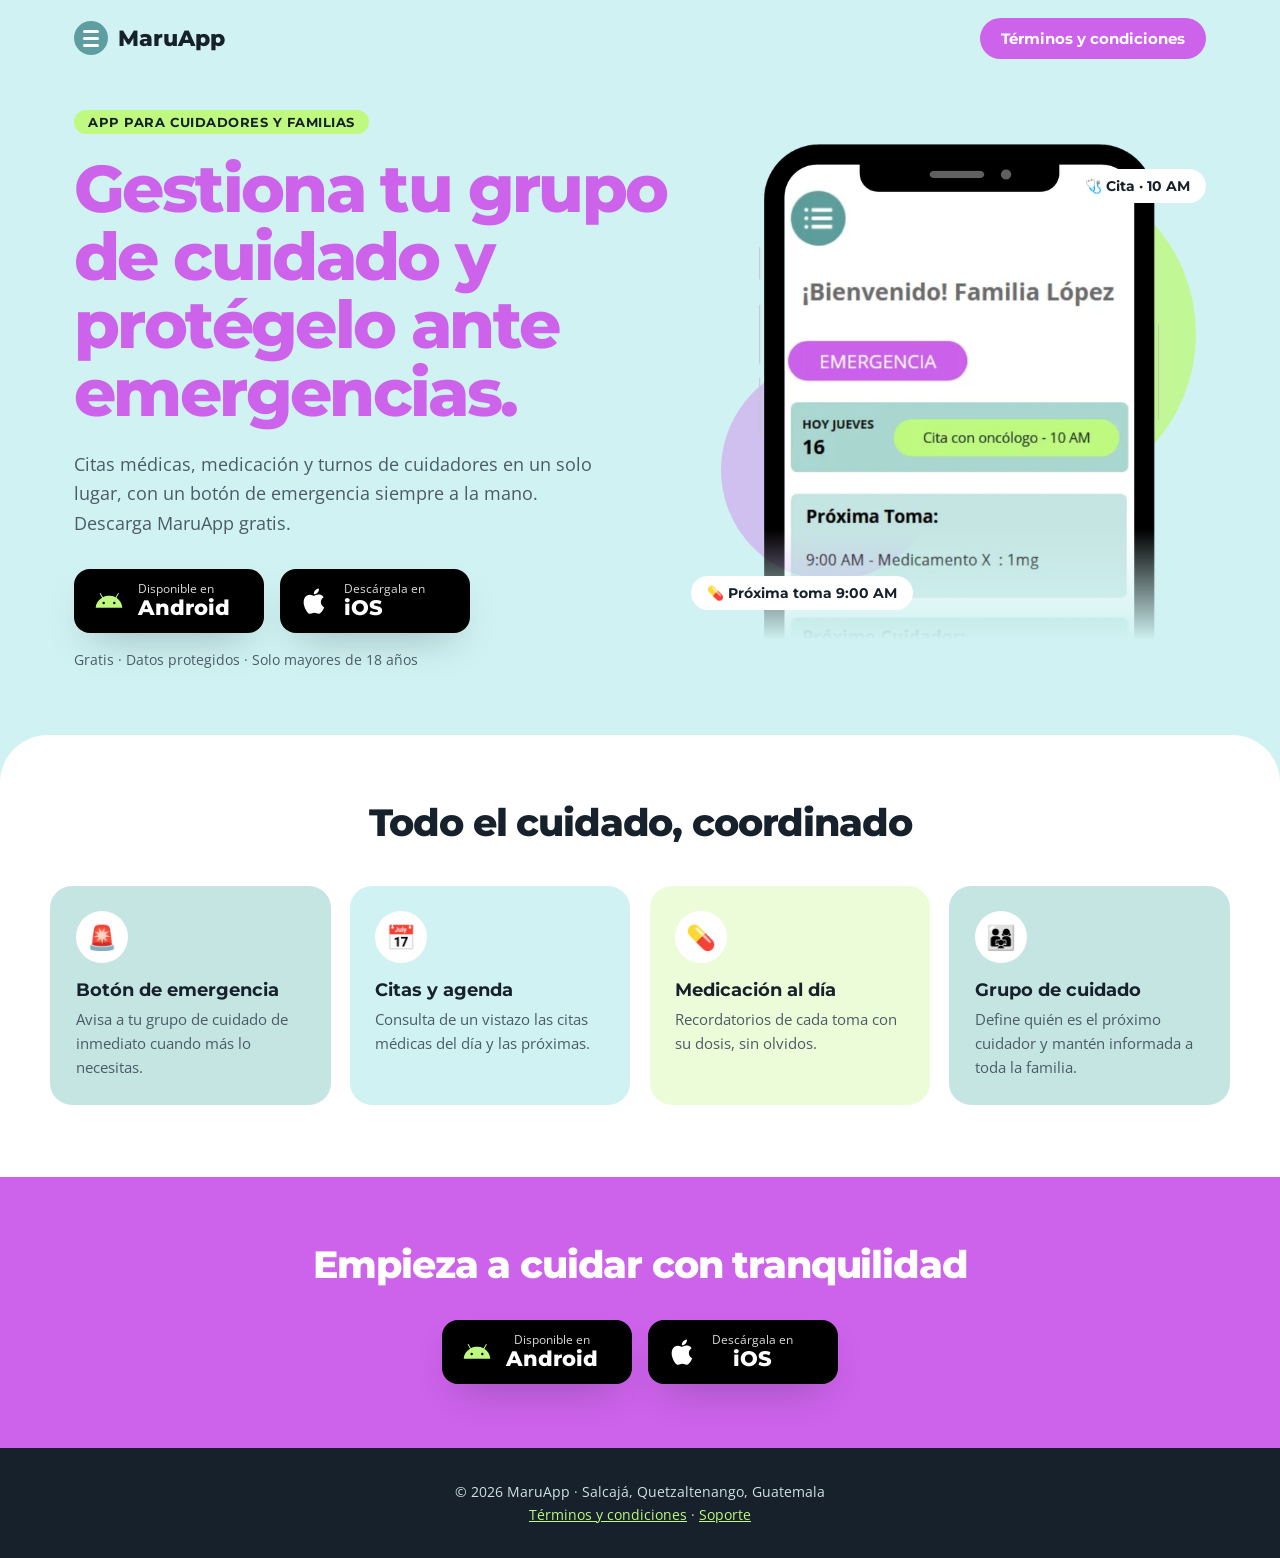
==== index.html @ 11f3ad00 "Add website files" ====
<!DOCTYPE html>
<html lang="es">
<head>
  <meta charset="UTF-8">
  <meta name="viewport" content="width=device-width, initial-scale=1">
  <title>MaruApp · Gestiona tu grupo de cuidado y protégelo ante emergencias</title>
  <meta name="description" content="Descarga MaruApp para Android o iOS: coordina citas, medicación y cuidadores de tus pacientes y familiares, y actúa rápido ante emergencias.">
  <meta name="theme-color" content="#d0f2f2">
  <meta property="og:title" content="MaruApp · Descarga la app">
  <meta property="og:description" content="Gestiona tu grupo de cuidado y protégelo ante emergencias.">
  <meta property="og:image" content="img/HeaderMaruApp.png">
  <link rel="icon" href="img/maru-phone.png">
  <link rel="preconnect" href="https://fonts.googleapis.com">
  <link rel="preconnect" href="https://fonts.gstatic.com" crossorigin>
  <link href="https://fonts.googleapis.com/css2?family=Montserrat:wght@500;700;800&family=Open+Sans:wght@400;600;700&display=swap" rel="stylesheet">
  <link rel="stylesheet" href="css/styles.css">
</head>
<body>

  <header class="topbar">
    <a class="brand" href="#inicio" aria-label="MaruApp, inicio">
      <span class="brand__dot" aria-hidden="true"></span>MaruApp
    </a>
    <button class="btn-terms" type="button" data-open-terms aria-haspopup="dialog" aria-controls="terms-panel">
      Términos y condiciones
    </button>
  </header>

  <main id="inicio">
    <!-- HERO -->
    <section class="hero">
      <div class="hero__text">
        <p class="eyebrow">App para cuidadores y familias</p>
        <h1>Gestiona tu grupo de cuidado y protégelo ante <span>emergencias.</span></h1>
        <p class="lead">Citas médicas, medicación y turnos de cuidadores en un solo lugar, con un botón de emergencia siempre a la mano. Descarga MaruApp gratis.</p>

        <div class="downloads" id="descargas">
          <a class="store store--android" href="#" data-store="android" aria-label="Descargar MaruApp para Android">
            <svg viewBox="0 0 24 24" aria-hidden="true"><path fill="currentColor" d="M17.6 9.5l1.7-3a.35.35 0 00-.6-.35l-1.75 3A10.6 10.6 0 0012 8.1c-1.65 0-3.2.37-4.55 1.05l-1.75-3a.35.35 0 10-.6.35l1.7 3C3.9 11.2 2.2 13.9 2 17h20c-.2-3.1-1.9-5.8-4.4-7.5zM8 14.4a.9.9 0 110-1.8.9.9 0 010 1.8zm8 0a.9.9 0 110-1.8.9.9 0 010 1.8z"/></svg>
            <span><small>Disponible en</small><strong>Android</strong></span>
          </a>
          <a class="store store--ios" href="#" data-store="ios" aria-label="Descargar MaruApp para iOS">
            <svg viewBox="0 0 24 24" aria-hidden="true"><path fill="currentColor" d="M16.4 12.7c0-2.4 2-3.5 2.1-3.6-1.1-1.7-2.9-1.9-3.5-1.9-1.5-.15-2.9.9-3.7.9s-1.9-.85-3.1-.82a4.6 4.6 0 00-3.9 2.35c-1.7 2.9-.45 7.2 1.2 9.6.8 1.15 1.75 2.45 3 2.4 1.2-.05 1.65-.77 3.1-.77s1.85.77 3.1.75c1.3-.02 2.1-1.15 2.9-2.3a10 10 0 001.3-2.65c-.03-.02-2.5-.95-2.5-3.9zM14 5.6c.65-.8 1.1-1.9.97-3-.95.04-2.1.64-2.8 1.43-.6.7-1.15 1.85-1 2.9 1.05.08 2.15-.55 2.83-1.33z"/></svg>
            <span><small>Descárgala en</small><strong>iOS</strong></span>
          </a>
        </div>
        <p class="hint">Gratis · Datos protegidos · Solo mayores de 18 años</p>
      </div>

      <div class="hero__visual" aria-hidden="false">
        <div class="blob blob--a"></div>
        <div class="blob blob--b"></div>
        <img class="phone" src="img/maru-phone.png" width="575" height="720" alt="Pantalla de MaruApp con la bienvenida a la Familia López, botón de emergencia, cita con oncólogo y próxima toma de medicamento">
        <span class="chip chip--a">💊 Próxima toma 9:00 AM</span>
        <span class="chip chip--b">🩺 Cita · 10 AM</span>
      </div>
    </section>

    <!-- FEATURES -->
    <section class="features" aria-labelledby="feat-title">
      <h2 id="feat-title">Todo el cuidado, coordinado</h2>
      <ul class="cards">
        <li class="card">
          <span class="card__icon" aria-hidden="true">🚨</span>
          <h3>Botón de emergencia</h3>
          <p>Avisa a tu grupo de cuidado de inmediato cuando más lo necesitas.</p>
        </li>
        <li class="card">
          <span class="card__icon" aria-hidden="true">📅</span>
          <h3>Citas y agenda</h3>
          <p>Consulta de un vistazo las citas médicas del día y las próximas.</p>
        </li>
        <li class="card">
          <span class="card__icon" aria-hidden="true">💊</span>
          <h3>Medicación al día</h3>
          <p>Recordatorios de cada toma con su dosis, sin olvidos.</p>
        </li>
        <li class="card">
          <span class="card__icon" aria-hidden="true">👨‍👩‍👧</span>
          <h3>Grupo de cuidado</h3>
          <p>Define quién es el próximo cuidador y mantén informada a toda la familia.</p>
        </li>
      </ul>
    </section>

    <!-- CTA FINAL -->
    <section class="cta">
      <h2>Empieza a cuidar con tranquilidad</h2>
      <div class="downloads downloads--center">
        <a class="store store--android" href="#" data-store="android" aria-label="Descargar MaruApp para Android">
          <svg viewBox="0 0 24 24" aria-hidden="true"><path fill="currentColor" d="M17.6 9.5l1.7-3a.35.35 0 00-.6-.35l-1.75 3A10.6 10.6 0 0012 8.1c-1.65 0-3.2.37-4.55 1.05l-1.75-3a.35.35 0 10-.6.35l1.7 3C3.9 11.2 2.2 13.9 2 17h20c-.2-3.1-1.9-5.8-4.4-7.5zM8 14.4a.9.9 0 110-1.8.9.9 0 010 1.8zm8 0a.9.9 0 110-1.8.9.9 0 010 1.8z"/></svg>
          <span><small>Disponible en</small><strong>Android</strong></span>
        </a>
        <a class="store store--ios" href="#" data-store="ios" aria-label="Descargar MaruApp para iOS">
          <svg viewBox="0 0 24 24" aria-hidden="true"><path fill="currentColor" d="M16.4 12.7c0-2.4 2-3.5 2.1-3.6-1.1-1.7-2.9-1.9-3.5-1.9-1.5-.15-2.9.9-3.7.9s-1.9-.85-3.1-.82a4.6 4.6 0 00-3.9 2.35c-1.7 2.9-.45 7.2 1.2 9.6.8 1.15 1.75 2.45 3 2.4 1.2-.05 1.65-.77 3.1-.77s1.85.77 3.1.75c1.3-.02 2.1-1.15 2.9-2.3a10 10 0 001.3-2.65c-.03-.02-2.5-.95-2.5-3.9zM14 5.6c.65-.8 1.1-1.9.97-3-.95.04-2.1.64-2.8 1.43-.6.7-1.15 1.85-1 2.9 1.05.08 2.15-.55 2.83-1.33z"/></svg>
          <span><small>Descárgala en</small><strong>iOS</strong></span>
        </a>
      </div>
    </section>
  </main>

  <footer class="footer">
    <p>© <span id="year">2026</span> MaruApp · Salcajá, Quetzaltenango, Guatemala</p>
    <p>
      <button class="link-btn" type="button" data-open-terms>Términos y condiciones</button> ·
      <a href="mailto:kramirezg20@miumg.edu.gt">Soporte</a>
    </p>
  </footer>

  <!-- PANEL TÉRMINOS Y CONDICIONES -->
  <div class="overlay" id="terms-overlay" hidden></div>
  <aside class="panel" id="terms-panel" role="dialog" aria-modal="true" aria-labelledby="terms-title" aria-hidden="true" tabindex="-1">
    <div class="panel__head">
      <h2 id="terms-title">Términos y condiciones</h2>
      <button class="panel__close" type="button" data-close-terms aria-label="Cerrar términos y condiciones">&times;</button>
    </div>
    <div class="panel__body" id="terms-body">
<h1 id="tc-privacidad">Política de Privacidad - Maru App</h1>
<p><em>Última actualización: 15 de octubre de 2026</em></p>
<p>Este Aviso de Privacidad de <strong>MaruApp</strong> ("nosotros", "nos" o "nuestro") describe cómo y por qué podemos acceder, recopilar, almacenar, usar y/o compartir ("procesar") tu información personal cuando usas nuestros servicios ("Servicios"), incluyendo cuando:</p>
<ul>
<li>Descargas y usas nuestra aplicación móvil (MaruApp), o cualquier otra aplicación nuestra que enlace a este Aviso de Privacidad.</li>
<li>Usas MaruApp. Maru es una herramienta integral diseñada para facilitar la comunicación y el monitoreo en el cuidado de pacientes y familiares. Optimiza la coordinación diaria y mejora la tranquilidad de los cuidadores mediante un entorno seguro y accesible.</li>
<li>Interactúas con nosotros de otras formas relacionadas, incluyendo cualquier actividad de marketing o eventos.</li>
</ul>
<p><strong>¿Preguntas o inquietudes?</strong> Leer este Aviso de Privacidad te ayudará a comprender tus derechos y opciones de privacidad. Nosotros somos responsables de tomar decisiones sobre cómo se procesa tu información personal. Si no estás de acuerdo con nuestras políticas y prácticas, por favor no uses nuestros Servicios. Si aún tienes preguntas o inquietudes, contáctanos en 📧 <strong>kell230023@gmail.com</strong>.</p>
<hr>
<h2 id="tc-resumen-de-puntos-clave">Resumen de puntos clave</h2>
<p>Este resumen presenta los puntos clave de nuestro Aviso de Privacidad. Puedes encontrar más detalles sobre cada tema en las secciones correspondientes de la <a href="#tc-tabla-de-contenido">tabla de contenido</a>.</p>
<ul>
<li><strong>¿Qué información personal procesamos?</strong> Cuando visitas, usas o navegas por nuestros Servicios, podemos procesar información personal según la forma en que interactúes con nosotros y con los Servicios, las decisiones que tomes y los productos y funciones que utilices. Más información en <a href="#tc-informacion-personal-que-usted-nos-proporciona">Información personal que nos proporcionas</a>.</li>
<li><strong>¿Procesamos información personal sensible?</strong> Parte de la información puede considerarse "especial" o "sensible" en ciertas jurisdicciones, por ejemplo, el origen racial o étnico, la orientación sexual y las creencias religiosas. Podemos procesar información personal sensible cuando sea necesario, con tu consentimiento o según lo permita la ley aplicable. Más información en <a href="#tc-informacion-sensible">Información sensible</a>.</li>
<li><strong>¿Recopilamos información de terceros?</strong> No recopilamos ninguna información de terceros.</li>
<li><strong>¿Cómo procesamos tu información?</strong> Procesamos tu información para proporcionar, mejorar y administrar nuestros Servicios, comunicarnos contigo, por seguridad y prevención de fraude, y para cumplir con la ley. También podemos procesar tu información para otros fines con tu consentimiento. Solo procesamos tu información cuando tenemos una razón legal válida para hacerlo. Más información en la <a href="#tc-2">sección 2</a>.</li>
<li><strong>¿En qué situaciones y con qué partes compartimos información personal?</strong> Podemos compartir información en situaciones específicas y con terceros específicos. Más información en la <a href="#tc-3">sección 3</a>.</li>
<li><strong>¿Cómo mantenemos tu información segura?</strong> Contamos con procesos y procedimientos organizativos y técnicos adecuados para proteger tu información personal. Sin embargo, ninguna transmisión electrónica por internet ni tecnología de almacenamiento de información puede garantizarse como 100 % segura, por lo que no podemos prometer ni garantizar que piratas informáticos, ciberdelincuentes u otros terceros no autorizados no puedan vulnerar nuestra seguridad y recopilar, acceder, robar o modificar indebidamente tu información. Más información en la <a href="#tc-6">sección 6</a>.</li>
<li><strong>¿Cuáles son tus derechos?</strong> Dependiendo de dónde te encuentres geográficamente, la ley de privacidad aplicable puede otorgarte ciertos derechos con respecto a tu información personal. Más información en la <a href="#tc-8">sección 8</a>.</li>
<li><strong>¿Cómo ejerces tus derechos?</strong> La forma más sencilla de ejercer tus derechos es enviando una <a href="https://app.termly.io/dsar/9835bcf9-3fb8-4489-b47e-0dc7371b3d20" target="_blank" rel="noopener noreferrer">solicitud de acceso del titular de los datos</a> o contactándonos. Consideraremos y atenderemos cualquier solicitud de acuerdo con las leyes de protección de datos aplicables.</li>
</ul>
<p>¿Quieres saber más sobre lo que hacemos con la información que recopilamos? Revisa el Aviso de Privacidad completo a continuación.</p>
<hr>
<h2 id="tc-tabla-de-contenido">Tabla de contenido</h2>
<ol>
<li><a href="#tc-1">¿Qué información recopilamos?</a></li>
<li><a href="#tc-2">¿Cómo procesamos su información?</a></li>
<li><a href="#tc-3">¿Cuándo y con quién compartimos su información personal?</a></li>
<li><a href="#tc-4">¿Cómo manejamos sus inicios de sesión sociales?</a></li>
<li><a href="#tc-5">¿Cuánto tiempo conservamos su información?</a></li>
<li><a href="#tc-6">¿Cómo mantenemos su información segura?</a></li>
<li><a href="#tc-7">¿Recopilamos información de menores?</a></li>
<li><a href="#tc-8">¿Cuáles son sus derechos de privacidad?</a></li>
<li><a href="#tc-9">Controles para las funciones de "No rastrear"</a></li>
<li><a href="#tc-10">¿Realizamos actualizaciones a este aviso?</a></li>
<li><a href="#tc-11">¿Cómo puede contactarnos acerca de este aviso?</a></li>
<li><a href="#tc-12">¿Cómo puede revisar, actualizar o eliminar los datos que recopilamos de usted?</a></li>
</ol>
<hr>
<h2 id="tc-1">1. ¿Qué información recopilamos?</h2>
<h3 id="tc-informacion-personal-que-usted-nos-proporciona">Información personal que usted nos proporciona</h3>
<p><em>En resumen: Recopilamos la información personal que usted nos proporciona.</em></p>
<p>Recopilamos información personal que usted nos proporciona voluntariamente cuando se registra en los Servicios, expresa interés en obtener información sobre nosotros o nuestros productos y Servicios, participa en actividades en los Servicios o se pone en contacto con nosotros de cualquier otra manera.</p>
<p><strong>Información personal proporcionada por usted.</strong> La información personal que recopilamos depende del contexto de sus interacciones con nosotros y con los Servicios, de las decisiones que tome y de los productos y funciones que utilice. La información personal que recopilamos puede incluir lo siguiente:</p>
<ul>
<li>Direcciones de correo electrónico</li>
<li>Nombres</li>
<li>Nombres de usuario</li>
<li>Contraseñas</li>
</ul>
<h3 id="tc-informacion-sensible">Información sensible</h3>
<p>Cuando sea necesario, con su consentimiento o según lo permita la ley aplicable, procesamos las siguientes categorías de información sensible:</p>
<ul>
<li>Datos de salud</li>
</ul>
<p><strong>Datos de inicio de sesión de redes sociales.</strong> Podemos ofrecerle la opción de registrarse con nosotros utilizando los datos de su cuenta existente de redes sociales, como Facebook, X u otra cuenta de redes sociales. Si decide registrarse de esta manera, recopilaremos cierta información de perfil sobre usted del proveedor de redes sociales, como se describe en la sección <a href="#tc-4">¿Cómo manejamos sus inicios de sesión sociales?</a> más abajo.</p>
<p><strong>Datos de la aplicación.</strong> Si usa nuestra(s) aplicación(es), también podemos recopilar la siguiente información si usted decide darnos acceso o permiso:</p>
<ul>
<li><em>Acceso al dispositivo móvil.</em> Podemos solicitar acceso o permiso a ciertas funciones de su dispositivo móvil, incluyendo la cámara, el almacenamiento y otras funciones. Si desea cambiar nuestro acceso o permisos, puede hacerlo en la configuración de su dispositivo.</li>
<li><em>Notificaciones push.</em> Podemos solicitar enviarle notificaciones push sobre su cuenta o ciertas funciones de la(s) aplicación(es). Si desea dejar de recibir este tipo de comunicaciones, puede desactivarlas en la configuración de su dispositivo.</li>
</ul>
<p>Esta información es necesaria principalmente para mantener la seguridad y el funcionamiento de nuestra(s) aplicación(es), para la resolución de problemas y para nuestros fines internos de análisis e informes.</p>
<p>Toda la información personal que nos proporcione debe ser verdadera, completa y precisa, y usted debe notificarnos cualquier cambio en dicha información personal.</p>
<h3 id="tc-google-api">Google API</h3>
<p>Nuestro uso de la información recibida de las API de Google se ajustará a la <a href="https://developers.google.com/terms/api-services-user-data-policy" target="_blank" rel="noopener noreferrer">Política de Datos de Usuario de los Servicios de API de Google</a>, incluyendo los <a href="https://developers.google.com/terms/api-services-user-data-policy#limited-use" target="_blank" rel="noopener noreferrer">requisitos de Uso Limitado</a>.</p>
<hr>
<h2 id="tc-2">2. ¿Cómo procesamos su información?</h2>
<p><em>En resumen: Procesamos su información para proporcionar, mejorar y administrar nuestros Servicios, comunicarnos con usted, por seguridad y prevención de fraude, y para cumplir con la ley. También podemos procesar su información para otros fines con su consentimiento.</em></p>
<p><strong>Procesamos su información personal por diversas razones, dependiendo de cómo interactúe con nuestros Servicios, incluyendo:</strong></p>
<ul>
<li><strong>Para facilitar la creación de cuentas y la autenticación, y administrar de otro modo las cuentas de usuario.</strong> Podemos procesar su información para que pueda crear su cuenta e iniciar sesión, así como para mantener su cuenta en funcionamiento.</li>
<li><strong>Para habilitar las comunicaciones entre usuarios.</strong> Podemos procesar su información si decide usar cualquiera de nuestras ofertas que permitan la comunicación con otro usuario.</li>
</ul>
<hr>
<h2 id="tc-3">3. ¿Cuándo y con quién compartimos su información personal?</h2>
<p><em>En resumen: Podemos compartir información en situaciones específicas descritas en esta sección y/o con los siguientes terceros.</em></p>
<p>Podemos necesitar compartir su información personal en las siguientes situaciones:</p>
<ul>
<li><strong>Transferencias comerciales.</strong> Podemos compartir o transferir su información en relación con, o durante las negociaciones de, cualquier fusión, venta de activos de la empresa, financiamiento o adquisición de la totalidad o una parte de nuestro negocio por parte de otra empresa.</li>
</ul>
<hr>
<h2 id="tc-4">4. ¿Cómo manejamos sus inicios de sesión sociales?</h2>
<p><em>En resumen: Si decide registrarse o iniciar sesión en nuestros Servicios usando una cuenta de redes sociales, es posible que tengamos acceso a cierta información sobre usted.</em></p>
<p>Nuestros Servicios le ofrecen la posibilidad de registrarse e iniciar sesión usando los datos de su cuenta de redes sociales de terceros (como sus inicios de sesión de Facebook o X). Cuando decida hacerlo, recibiremos cierta información de perfil sobre usted de su proveedor de redes sociales. La información de perfil que recibimos puede variar según el proveedor de redes sociales, pero a menudo incluirá su nombre, dirección de correo electrónico, lista de amigos y foto de perfil, así como otra información que usted decida hacer pública en dicha plataforma de redes sociales.</p>
<p>Usaremos la información que recibamos únicamente para los fines descritos en este Aviso de Privacidad o que se le hayan aclarado de otro modo en los Servicios correspondientes. Tenga en cuenta que no controlamos, ni somos responsables de, otros usos de su información personal por parte de su proveedor de redes sociales de terceros. Le recomendamos que revise el aviso de privacidad de dicho proveedor para entender cómo recopila, usa y comparte su información personal, y cómo puede configurar sus preferencias de privacidad en sus sitios y aplicaciones.</p>
<hr>
<h2 id="tc-5">5. ¿Cuánto tiempo conservamos su información?</h2>
<p><em>En resumen: Conservamos su información durante el tiempo necesario para cumplir los fines descritos en este Aviso de Privacidad, a menos que la ley exija lo contrario.</em></p>
<p>Solo conservaremos su información personal durante el tiempo que sea necesario para los fines establecidos en este Aviso de Privacidad, a menos que la ley exija o permita un período de retención más largo (como requisitos fiscales, contables u otros requisitos legales). Ningún fin de este aviso requerirá que conservemos su información personal durante más tiempo que el período en que los usuarios tienen una cuenta con nosotros.</p>
<p>Cuando no tengamos una necesidad comercial legítima continua de procesar su información personal, la eliminaremos o anonimizaremos o, si esto no es posible (por ejemplo, porque su información personal se ha almacenado en archivos de respaldo), la almacenaremos de forma segura y la aislaremos de cualquier procesamiento posterior hasta que sea posible eliminarla.</p>
<hr>
<h2 id="tc-6">6. ¿Cómo mantenemos su información segura?</h2>
<p><em>En resumen: Nuestro objetivo es proteger su información personal mediante un sistema de medidas de seguridad organizativas y técnicas.</em></p>
<p>Hemos implementado medidas de seguridad técnicas y organizativas apropiadas y razonables, diseñadas para proteger la seguridad de la información personal que procesamos. Sin embargo, a pesar de nuestras salvaguardas y esfuerzos por proteger su información, ninguna transmisión electrónica por internet ni tecnología de almacenamiento de información puede garantizarse como 100 % segura, por lo que no podemos prometer ni garantizar que piratas informáticos, ciberdelincuentes u otros terceros no autorizados no puedan vulnerar nuestra seguridad y recopilar, acceder, robar o modificar indebidamente su información. Aunque haremos todo lo posible por proteger su información personal, la transmisión de información personal hacia y desde nuestros Servicios es bajo su propio riesgo. Debe acceder a los Servicios únicamente en un entorno seguro.</p>
<hr>
<h2 id="tc-7">7. ¿Recopilamos información de menores?</h2>
<p><em>En resumen: No recopilamos a sabiendas datos de menores de 18 años ni les dirigimos publicidad.</em></p>
<p>No recopilamos a sabiendas datos de menores de 18 años, ni les solicitamos datos ni les dirigimos publicidad, ni vendemos a sabiendas dicha información personal. Al usar los Servicios, usted declara que tiene al menos 18 años o que es el padre, madre o tutor de un menor y consiente el uso de los Servicios por parte de dicho menor dependiente. Si nos enteramos de que se ha recopilado información personal de usuarios menores de 18 años, desactivaremos la cuenta y tomaremos medidas razonables para eliminar con prontitud dichos datos de nuestros registros. Si tiene conocimiento de algún dato que podamos haber recopilado de niños menores de 18 años, contáctenos en 📧 <strong>kell230023@gmail.com</strong>.</p>
<hr>
<h2 id="tc-8">8. ¿Cuáles son sus derechos de privacidad?</h2>
<p><em>En resumen: Usted puede revisar, cambiar o cancelar su cuenta en cualquier momento, dependiendo de su país, provincia o estado de residencia.</em></p>
<p><strong>Retirar su consentimiento:</strong> Si nos basamos en su consentimiento para procesar su información personal, que puede ser expreso y/o implícito según la ley aplicable, usted tiene derecho a retirar su consentimiento en cualquier momento. Puede hacerlo contactándonos con los datos de contacto proporcionados en la sección <a href="#tc-11">¿Cómo puede contactarnos acerca de este aviso?</a> más abajo.</p>
<p>Sin embargo, tenga en cuenta que esto no afectará la legalidad del procesamiento realizado antes de su retiro ni, cuando la ley aplicable lo permita, afectará el procesamiento de su información personal realizado con base en fundamentos legales de procesamiento distintos del consentimiento.</p>
<h3 id="tc-informacion-de-la-cuenta">Información de la cuenta</h3>
<p>Si en algún momento desea revisar o cambiar la información de su cuenta o cancelar su cuenta, puede:</p>
<ul>
<li>Contactarnos usando la información de contacto proporcionada.</li>
</ul>
<p>Previa solicitud de cancelación de su cuenta, desactivaremos o eliminaremos su cuenta y su información de nuestras bases de datos activas. Sin embargo, podemos conservar cierta información en nuestros archivos para prevenir fraudes, solucionar problemas, colaborar en cualquier investigación, hacer cumplir nuestros términos legales y/o cumplir con los requisitos legales aplicables.</p>
<p>Si tiene preguntas o comentarios sobre sus derechos de privacidad, puede enviarnos un correo electrónico a 📧 <strong>kell230023@gmail.com</strong>.</p>
<hr>
<h2 id="tc-9">9. Controles para las funciones de "No rastrear"</h2>
<p>La mayoría de los navegadores web y algunos sistemas operativos móviles y aplicaciones móviles incluyen una función o configuración de "No rastrear" ("DNT") que puede activar para indicar su preferencia de privacidad de que no se supervisen ni recopilen datos sobre sus actividades de navegación en línea. En esta etapa, no se ha finalizado ningún estándar tecnológico uniforme para reconocer e implementar las señales DNT. Por lo tanto, actualmente no respondemos a las señales DNT del navegador ni a ningún otro mecanismo que comunique automáticamente su decisión de no ser rastreado en línea. Si se adopta un estándar para el rastreo en línea que debamos seguir en el futuro, le informaremos sobre esa práctica en una versión revisada de este Aviso de Privacidad.</p>
<hr>
<h2 id="tc-10">10. ¿Realizamos actualizaciones a este aviso?</h2>
<p><em>En resumen: Sí, actualizaremos este aviso según sea necesario para mantener el cumplimiento de las leyes pertinentes.</em></p>
<p>Podemos actualizar este Aviso de Privacidad de vez en cuando. La versión actualizada se indicará con una fecha de "Revisado" actualizada en la parte superior de este Aviso de Privacidad. Si realizamos cambios sustanciales en este Aviso de Privacidad, podemos notificárselo publicando de forma destacada un aviso de dichos cambios o enviándole directamente una notificación. Le recomendamos que revise este Aviso de Privacidad con frecuencia para estar informado sobre cómo protegemos su información.</p>
<hr>
<h2 id="tc-11">11. ¿Cómo puede contactarnos acerca de este aviso?</h2>
<p>Si tiene preguntas o comentarios sobre este aviso, puede enviarnos un correo electrónico o contactarnos por correo postal:</p>
<p>📧 <strong>Correo electrónico:</strong> kell230023@gmail.com</p>
<p>📍 <strong>Dirección postal:</strong></p>
<p>MaruApp<br />
01av 4A-25 zona 3 Salcajá Quetzaltenango<br />
Salcajá 09002<br />
Guatemala</p>
<hr>
<h2 id="tc-12">12. ¿Cómo puede revisar, actualizar o eliminar los datos que recopilamos de usted?</h2>
<p>Usted tiene derecho a solicitar acceso a la información personal que recopilamos de usted, detalles sobre cómo la hemos procesado, corregir inexactitudes o eliminar su información personal. También puede tener derecho a retirar su consentimiento para nuestro procesamiento de su información personal. Estos derechos pueden estar limitados en algunas circunstancias por la ley aplicable.</p>
<p>Para solicitar revisar, actualizar o eliminar su información personal, por favor complete y envíe una <a href="https://app.termly.io/dsar/9835bcf9-3fb8-4489-b47e-0dc7371b3d20" target="_blank" rel="noopener noreferrer">solicitud de acceso del titular de los datos</a>.</p>
<hr>
<p><em>Esta Política de Privacidad fue creada utilizando el <a href="https://termly.io/products/privacy-policy-generator/" target="_blank" rel="noopener noreferrer">Generador de Políticas de Privacidad de Termly</a>.</em></p>
<h1 id="tc-soporte">Soporte Técnico - Maru App</h1>
<p>¿Necesitas ayuda con la aplicación Maru? Estamos aquí para ayudarte.</p>
<h2 id="tc-contacto">Contacto</h2>
<p>Si tienes dudas, problemas técnicos, o necesitas reportar algún fallo con la aplicación, puedes ponerte en contacto directamente con el desarrollador a través del siguiente correo electrónico:</p>
<p>📧 <strong>Correo de soporte:</strong> kramirezg20@miumg.edu.gt</p>
<h2 id="tc-politica-de-privacidad-y-preguntas-frecuentes">Política de Privacidad y Preguntas Frecuentes</h2>
<ul>
<li>La aplicación requiere autenticación para garantizar la seguridad de tus datos.</li>
</ul>
    </div>
  </aside>

  <div class="toast" id="toast" role="status" aria-live="polite"></div>

  <script src="js/main.js"></script>
</body>
</html>
---- css/styles.css ----
/* ===== MaruApp · paleta tomada de HeaderMaruApp ===== */
:root{
  --bg:#d0f2f2;        /* fondo celeste */
  --bg-soft:#c5e5e3;   /* tarjetas */
  --bg-deep:#aad6d0;   /* tarjetas intensas */
  --purple:#cd62eb;    /* titular / botón emergencia */
  --purple-dark:#a63fc4;
  --lime:#bff97f;      /* acento */
  --teal:#5f9ea0;      /* círculo del menú */
  --ink:#16212b;
  --muted:#4b5b66;
  --white:#fff;
  --radius:22px;
  --shadow:0 18px 40px -18px rgba(22,33,43,.35);
  --font-title:"Montserrat","Segoe UI",system-ui,sans-serif;
  --font-body:"Open Sans","Segoe UI",system-ui,sans-serif;
}
*{box-sizing:border-box;margin:0;padding:0}
html{scroll-behavior:smooth}
body{font-family:var(--font-body);color:var(--ink);background:var(--bg);line-height:1.6;overflow-x:hidden}
img{max-width:100%;display:block}
a{color:inherit}
:focus-visible{outline:3px solid var(--purple);outline-offset:3px;border-radius:8px}
body.no-scroll{overflow:hidden}

/* ===== Barra superior ===== */
.topbar{display:flex;justify-content:space-between;align-items:center;gap:1rem;
  max-width:1180px;margin:0 auto;padding:1.1rem 1.5rem}
.brand{display:flex;align-items:center;gap:.6rem;font:800 1.35rem var(--font-title);text-decoration:none;color:var(--ink)}
.brand__dot{width:34px;height:34px;border-radius:50%;background:var(--teal);position:relative}
.brand__dot::before,.brand__dot::after{content:"";position:absolute;left:9px;right:9px;height:3px;border-radius:2px;background:#fff}
.brand__dot::before{top:9px;box-shadow:0 7px 0 #fff,0 14px 0 #fff}
.brand__dot::after{top:23px;display:none}

.btn-terms{font:700 .95rem var(--font-title);background:var(--purple);color:#fff;border:0;
  padding:.7rem 1.3rem;border-radius:999px;cursor:pointer;transition:.2s}
.btn-terms:hover{background:var(--purple-dark);transform:translateY(-2px)}

/* ===== Hero ===== */
.hero{max-width:1180px;margin:0 auto;padding:2rem 1.5rem 4rem;
  display:grid;grid-template-columns:1.1fr .9fr;gap:2rem;align-items:center}
.eyebrow{display:inline-block;background:var(--lime);padding:.3rem .9rem;border-radius:999px;
  font:700 .8rem var(--font-title);letter-spacing:.04em;text-transform:uppercase;margin-bottom:1.2rem}
h1{font:800 clamp(2.3rem,5.4vw,4.1rem)/1.04 var(--font-title);letter-spacing:-.04em;color:var(--purple)}
.lead{margin:1.4rem 0 2rem;font-size:1.15rem;color:var(--muted);max-width:34rem}

.downloads{display:flex;flex-wrap:wrap;gap:1rem}
.downloads--center{justify-content:center}
.store{display:inline-flex;align-items:center;gap:.8rem;background:#000;color:#fff;text-decoration:none;
  padding:.8rem 1.5rem .8rem 1.2rem;border-radius:16px;min-width:190px;
  box-shadow:var(--shadow);transition:transform .2s,box-shadow .2s,background .2s}
.store svg{width:32px;height:32px;flex:none}
.store--android svg{color:var(--lime)}
.store span{display:flex;flex-direction:column;line-height:1.15}
.store small{font-size:.72rem;opacity:.85}
.store strong{font:800 1.3rem var(--font-title)}
.store:hover{transform:translateY(-4px) scale(1.02);background:#1b1b1b}
.hint{margin-top:1rem;font-size:.85rem;color:var(--muted)}

.hero__visual{position:relative;display:flex;justify-content:center}
.phone{position:relative;z-index:2;width:min(100%,400px);height:auto;
  -webkit-mask-image:linear-gradient(#000 78%,transparent);mask-image:linear-gradient(#000 78%,transparent);
  animation:float 6s ease-in-out infinite}
.blob{position:absolute;border-radius:50%;z-index:1}
.blob--a{width:330px;height:330px;background:var(--lime);top:6%;right:2%;opacity:.8}
.blob--b{width:220px;height:220px;background:var(--purple);bottom:12%;left:2%;opacity:.35}
.chip{position:absolute;z-index:3;background:#fff;font:700 .85rem var(--font-title);
  padding:.55rem 1rem;border-radius:999px;box-shadow:var(--shadow);animation:float 5s ease-in-out infinite}
.chip--a{bottom:6%;left:-4%;animation-delay:-1.5s}
.chip--b{top:6%;right:0;animation-delay:-3s}
@keyframes float{50%{transform:translateY(-10px)}}

/* ===== Características ===== */
.features{background:#fff;border-radius:48px 48px 0 0;padding:4rem 1.5rem 4.5rem}
.features h2,.cta h2{font:800 clamp(1.7rem,3.5vw,2.4rem) var(--font-title);letter-spacing:-.03em;text-align:center;color:var(--ink)}
.cards{list-style:none;max-width:1180px;margin:2.5rem auto 0;display:grid;gap:1.2rem;
  grid-template-columns:repeat(auto-fit,minmax(230px,1fr))}
.card{background:var(--bg-soft);border-radius:var(--radius);padding:1.6rem;transition:.25s}
.card:nth-child(2){background:var(--bg)}
.card:nth-child(3){background:#ecfcd9}
.card:hover{transform:translateY(-6px);box-shadow:var(--shadow)}
.card__icon{display:grid;place-items:center;width:52px;height:52px;border-radius:50%;
  background:#fff;font-size:1.5rem;margin-bottom:1rem}
.card h3{font:700 1.1rem var(--font-title);margin-bottom:.4rem}
.card p{color:var(--muted);font-size:.95rem}

/* ===== CTA ===== */
.cta{background:var(--purple);padding:4rem 1.5rem;text-align:center}
.cta h2{color:#fff;margin-bottom:2rem}

/* ===== Footer ===== */
.footer{background:var(--ink);color:#cfe3e3;text-align:center;padding:2rem 1rem;font-size:.9rem}
.footer a,.link-btn{color:var(--lime)}
.link-btn{background:none;border:0;font:inherit;cursor:pointer;text-decoration:underline}

/* ===== Panel Términos y condiciones ===== */
.overlay{position:fixed;inset:0;background:rgba(22,33,43,.55);backdrop-filter:blur(3px);z-index:90;
  opacity:0;transition:opacity .3s}
.overlay.show{opacity:1}
.panel{position:fixed;top:0;right:0;height:100%;width:min(640px,100%);background:#fff;z-index:100;
  display:flex;flex-direction:column;transform:translateX(100%);visibility:hidden;
  transition:transform .35s cubic-bezier(.2,.8,.2,1),visibility 0s .35s;
  border-radius:28px 0 0 28px;box-shadow:-20px 0 50px rgba(0,0,0,.25)}
.panel.open{transform:none;visibility:visible;transition:transform .35s cubic-bezier(.2,.8,.2,1)}
.panel__head{display:flex;justify-content:space-between;align-items:center;gap:1rem;
  padding:1.2rem 1.5rem;background:var(--bg);border-radius:28px 0 0 0;border-bottom:4px solid var(--lime)}
.panel__head h2{font:800 1.3rem var(--font-title);color:var(--purple)}
.panel__close{width:42px;height:42px;border-radius:50%;border:0;background:var(--purple);color:#fff;
  font-size:1.7rem;line-height:1;cursor:pointer;transition:.2s}
.panel__close:hover{background:var(--purple-dark);transform:rotate(90deg)}
.panel__body{overflow-y:auto;padding:1.5rem 1.6rem 3rem;scroll-behavior:smooth;overscroll-behavior:contain}

/* Tipografía del contenido legal */
.panel__body h1{font:800 1.6rem var(--font-title);color:var(--purple);margin:.5rem 0 .8rem;line-height:1.2}
.panel__body h1 ~ h1{margin-top:2.5rem;padding-top:1.5rem;border-top:2px dashed var(--bg-deep)}
.panel__body h2{font:800 1.2rem var(--font-title);margin:2rem 0 .7rem;color:var(--ink);
  background:var(--bg);padding:.5rem .9rem;border-radius:12px;border-left:6px solid var(--purple)}
.panel__body h3{font:700 1.02rem var(--font-title);margin:1.3rem 0 .5rem;color:var(--teal)}
.panel__body p,.panel__body li{font-size:.95rem;color:#2c3a44;margin-bottom:.7rem}
.panel__body ul,.panel__body ol{padding-left:1.4rem;margin-bottom:.8rem}
.panel__body a{color:var(--purple-dark);font-weight:600}
.panel__body hr{border:0;height:1px;background:var(--bg-deep);margin:1.6rem 0}
.panel__body em{color:var(--muted)}

/* ===== Aviso ===== */
.toast{position:fixed;left:50%;bottom:1.5rem;transform:translate(-50%,150%);background:var(--ink);color:#fff;
  padding:.85rem 1.4rem;border-radius:999px;font-weight:600;z-index:200;transition:transform .3s;max-width:90vw;text-align:center;opacity:0;visibility:hidden}
.toast.show{transform:translate(-50%,0);opacity:1;visibility:visible}

/* ===== Responsive ===== */
@media (max-width:860px){
  .hero{grid-template-columns:1fr;text-align:center;padding-top:.5rem}
  .lead{margin-inline:auto}
  .downloads{justify-content:center}
  .hero__visual{order:2;margin-top:1rem}
  .features{border-radius:32px 32px 0 0}
  .chip--a{left:2%}.chip--b{right:2%}
  .panel{border-radius:0}.panel__head{border-radius:0}
}
@media (max-width:480px){
  .btn-terms{font-size:.8rem;padding:.6rem .95rem}
  .store{flex:1 1 100%;justify-content:center}
}
@media (prefers-reduced-motion:reduce){*{animation:none!important;transition:none!important;scroll-behavior:auto!important}}
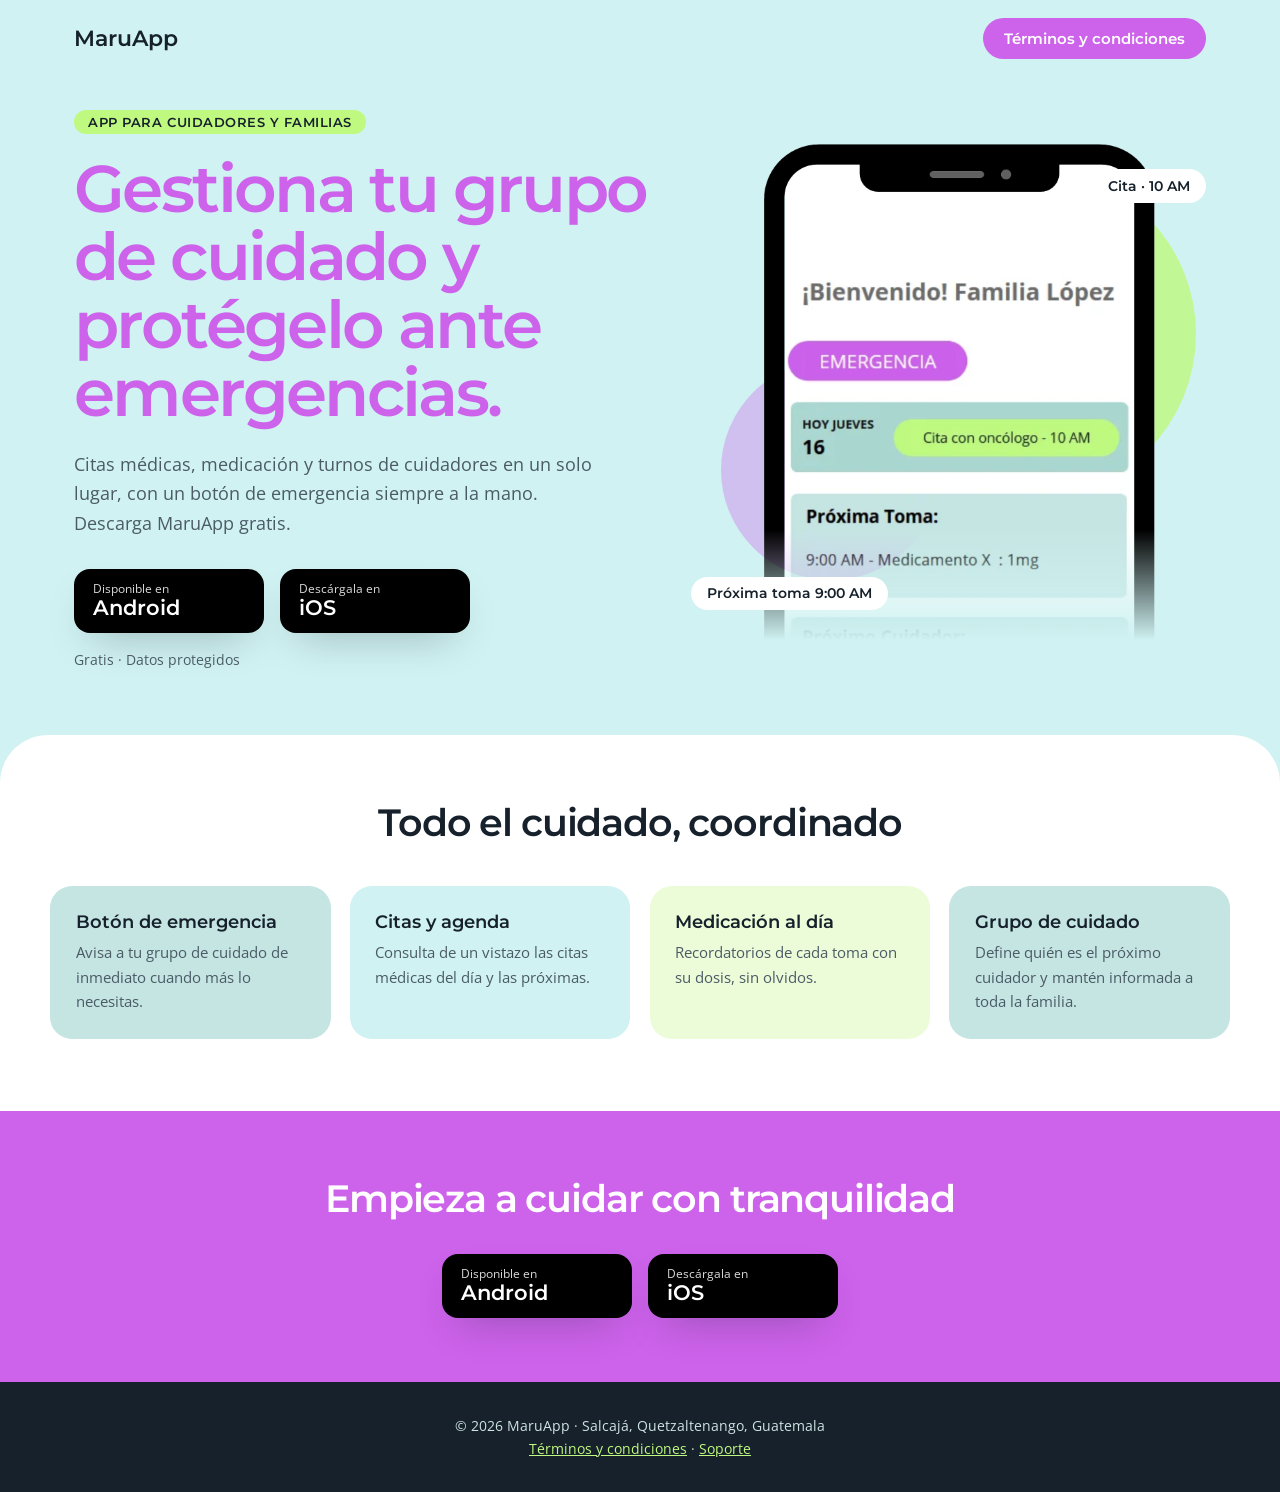
==== commit ed596a91: "Update website files" ====
--- a/index.html
+++ b/index.html
@@ -12,14 +12,13 @@
   <link rel="icon" href="img/maru-phone.png">
   <link rel="preconnect" href="https://fonts.googleapis.com">
   <link rel="preconnect" href="https://fonts.gstatic.com" crossorigin>
-  <link href="https://fonts.googleapis.com/css2?family=Montserrat:wght@500;700;800&family=Open+Sans:wght@400;600;700&display=swap" rel="stylesheet">
+  <link href="https://fonts.googleapis.com/css2?family=Montserrat:wght@400;500;600&family=Open+Sans:wght@400;600&display=swap" rel="stylesheet">
   <link rel="stylesheet" href="css/styles.css">
 </head>
 <body>
 
   <header class="topbar">
-    <a class="brand" href="#inicio" aria-label="MaruApp, inicio">
-      <span class="brand__dot" aria-hidden="true"></span>MaruApp
+    <a class="brand" href="#inicio" aria-label="MaruApp, inicio">MaruApp
     </a>
     <button class="btn-terms" type="button" data-open-terms aria-haspopup="dialog" aria-controls="terms-panel">
       Términos y condiciones
@@ -36,23 +35,21 @@
 
         <div class="downloads" id="descargas">
           <a class="store store--android" href="#" data-store="android" aria-label="Descargar MaruApp para Android">
-            <svg viewBox="0 0 24 24" aria-hidden="true"><path fill="currentColor" d="M17.6 9.5l1.7-3a.35.35 0 00-.6-.35l-1.75 3A10.6 10.6 0 0012 8.1c-1.65 0-3.2.37-4.55 1.05l-1.75-3a.35.35 0 10-.6.35l1.7 3C3.9 11.2 2.2 13.9 2 17h20c-.2-3.1-1.9-5.8-4.4-7.5zM8 14.4a.9.9 0 110-1.8.9.9 0 010 1.8zm8 0a.9.9 0 110-1.8.9.9 0 010 1.8z"/></svg>
             <span><small>Disponible en</small><strong>Android</strong></span>
           </a>
           <a class="store store--ios" href="#" data-store="ios" aria-label="Descargar MaruApp para iOS">
-            <svg viewBox="0 0 24 24" aria-hidden="true"><path fill="currentColor" d="M16.4 12.7c0-2.4 2-3.5 2.1-3.6-1.1-1.7-2.9-1.9-3.5-1.9-1.5-.15-2.9.9-3.7.9s-1.9-.85-3.1-.82a4.6 4.6 0 00-3.9 2.35c-1.7 2.9-.45 7.2 1.2 9.6.8 1.15 1.75 2.45 3 2.4 1.2-.05 1.65-.77 3.1-.77s1.85.77 3.1.75c1.3-.02 2.1-1.15 2.9-2.3a10 10 0 001.3-2.65c-.03-.02-2.5-.95-2.5-3.9zM14 5.6c.65-.8 1.1-1.9.97-3-.95.04-2.1.64-2.8 1.43-.6.7-1.15 1.85-1 2.9 1.05.08 2.15-.55 2.83-1.33z"/></svg>
             <span><small>Descárgala en</small><strong>iOS</strong></span>
           </a>
         </div>
-        <p class="hint">Gratis · Datos protegidos · Solo mayores de 18 años</p>
+        <p class="hint">Gratis · Datos protegidos</p>
       </div>
 
       <div class="hero__visual" aria-hidden="false">
         <div class="blob blob--a"></div>
         <div class="blob blob--b"></div>
         <img class="phone" src="img/maru-phone.png" width="575" height="720" alt="Pantalla de MaruApp con la bienvenida a la Familia López, botón de emergencia, cita con oncólogo y próxima toma de medicamento">
-        <span class="chip chip--a">💊 Próxima toma 9:00 AM</span>
-        <span class="chip chip--b">🩺 Cita · 10 AM</span>
+        <span class="chip chip--a">Próxima toma 9:00 AM</span>
+        <span class="chip chip--b">Cita · 10 AM</span>
       </div>
     </section>
 
@@ -61,22 +58,18 @@
       <h2 id="feat-title">Todo el cuidado, coordinado</h2>
       <ul class="cards">
         <li class="card">
-          <span class="card__icon" aria-hidden="true">🚨</span>
           <h3>Botón de emergencia</h3>
           <p>Avisa a tu grupo de cuidado de inmediato cuando más lo necesitas.</p>
         </li>
         <li class="card">
-          <span class="card__icon" aria-hidden="true">📅</span>
           <h3>Citas y agenda</h3>
           <p>Consulta de un vistazo las citas médicas del día y las próximas.</p>
         </li>
         <li class="card">
-          <span class="card__icon" aria-hidden="true">💊</span>
           <h3>Medicación al día</h3>
           <p>Recordatorios de cada toma con su dosis, sin olvidos.</p>
         </li>
         <li class="card">
-          <span class="card__icon" aria-hidden="true">👨‍👩‍👧</span>
           <h3>Grupo de cuidado</h3>
           <p>Define quién es el próximo cuidador y mantén informada a toda la familia.</p>
         </li>
@@ -88,11 +81,9 @@
       <h2>Empieza a cuidar con tranquilidad</h2>
       <div class="downloads downloads--center">
         <a class="store store--android" href="#" data-store="android" aria-label="Descargar MaruApp para Android">
-          <svg viewBox="0 0 24 24" aria-hidden="true"><path fill="currentColor" d="M17.6 9.5l1.7-3a.35.35 0 00-.6-.35l-1.75 3A10.6 10.6 0 0012 8.1c-1.65 0-3.2.37-4.55 1.05l-1.75-3a.35.35 0 10-.6.35l1.7 3C3.9 11.2 2.2 13.9 2 17h20c-.2-3.1-1.9-5.8-4.4-7.5zM8 14.4a.9.9 0 110-1.8.9.9 0 010 1.8zm8 0a.9.9 0 110-1.8.9.9 0 010 1.8z"/></svg>
           <span><small>Disponible en</small><strong>Android</strong></span>
         </a>
         <a class="store store--ios" href="#" data-store="ios" aria-label="Descargar MaruApp para iOS">
-          <svg viewBox="0 0 24 24" aria-hidden="true"><path fill="currentColor" d="M16.4 12.7c0-2.4 2-3.5 2.1-3.6-1.1-1.7-2.9-1.9-3.5-1.9-1.5-.15-2.9.9-3.7.9s-1.9-.85-3.1-.82a4.6 4.6 0 00-3.9 2.35c-1.7 2.9-.45 7.2 1.2 9.6.8 1.15 1.75 2.45 3 2.4 1.2-.05 1.65-.77 3.1-.77s1.85.77 3.1.75c1.3-.02 2.1-1.15 2.9-2.3a10 10 0 001.3-2.65c-.03-.02-2.5-.95-2.5-3.9zM14 5.6c.65-.8 1.1-1.9.97-3-.95.04-2.1.64-2.8 1.43-.6.7-1.15 1.85-1 2.9 1.05.08 2.15-.55 2.83-1.33z"/></svg>
           <span><small>Descárgala en</small><strong>iOS</strong></span>
         </a>
       </div>
@@ -123,7 +114,7 @@
 <li>Usas MaruApp. Maru es una herramienta integral diseñada para facilitar la comunicación y el monitoreo en el cuidado de pacientes y familiares. Optimiza la coordinación diaria y mejora la tranquilidad de los cuidadores mediante un entorno seguro y accesible.</li>
 <li>Interactúas con nosotros de otras formas relacionadas, incluyendo cualquier actividad de marketing o eventos.</li>
 </ul>
-<p><strong>¿Preguntas o inquietudes?</strong> Leer este Aviso de Privacidad te ayudará a comprender tus derechos y opciones de privacidad. Nosotros somos responsables de tomar decisiones sobre cómo se procesa tu información personal. Si no estás de acuerdo con nuestras políticas y prácticas, por favor no uses nuestros Servicios. Si aún tienes preguntas o inquietudes, contáctanos en 📧 <strong>kell230023@gmail.com</strong>.</p>
+<p><strong>¿Preguntas o inquietudes?</strong> Leer este Aviso de Privacidad te ayudará a comprender tus derechos y opciones de privacidad. Nosotros somos responsables de tomar decisiones sobre cómo se procesa tu información personal. Si no estás de acuerdo con nuestras políticas y prácticas, por favor no uses nuestros Servicios. Si aún tienes preguntas o inquietudes, contáctanos en <strong>kell230023@gmail.com</strong>.</p>
 <hr>
 <h2 id="tc-resumen-de-puntos-clave">Resumen de puntos clave</h2>
 <p>Este resumen presenta los puntos clave de nuestro Aviso de Privacidad. Puedes encontrar más detalles sobre cada tema en las secciones correspondientes de la <a href="#tc-tabla-de-contenido">tabla de contenido</a>.</p>
@@ -213,7 +204,7 @@
 <hr>
 <h2 id="tc-7">7. ¿Recopilamos información de menores?</h2>
 <p><em>En resumen: No recopilamos a sabiendas datos de menores de 18 años ni les dirigimos publicidad.</em></p>
-<p>No recopilamos a sabiendas datos de menores de 18 años, ni les solicitamos datos ni les dirigimos publicidad, ni vendemos a sabiendas dicha información personal. Al usar los Servicios, usted declara que tiene al menos 18 años o que es el padre, madre o tutor de un menor y consiente el uso de los Servicios por parte de dicho menor dependiente. Si nos enteramos de que se ha recopilado información personal de usuarios menores de 18 años, desactivaremos la cuenta y tomaremos medidas razonables para eliminar con prontitud dichos datos de nuestros registros. Si tiene conocimiento de algún dato que podamos haber recopilado de niños menores de 18 años, contáctenos en 📧 <strong>kell230023@gmail.com</strong>.</p>
+<p>No recopilamos a sabiendas datos de menores de 18 años, ni les solicitamos datos ni les dirigimos publicidad, ni vendemos a sabiendas dicha información personal. Al usar los Servicios, usted declara que tiene al menos 18 años o que es el padre, madre o tutor de un menor y consiente el uso de los Servicios por parte de dicho menor dependiente. Si nos enteramos de que se ha recopilado información personal de usuarios menores de 18 años, desactivaremos la cuenta y tomaremos medidas razonables para eliminar con prontitud dichos datos de nuestros registros. Si tiene conocimiento de algún dato que podamos haber recopilado de niños menores de 18 años, contáctenos en <strong>kell230023@gmail.com</strong>.</p>
 <hr>
 <h2 id="tc-8">8. ¿Cuáles son sus derechos de privacidad?</h2>
 <p><em>En resumen: Usted puede revisar, cambiar o cancelar su cuenta en cualquier momento, dependiendo de su país, provincia o estado de residencia.</em></p>
@@ -225,7 +216,7 @@
 <li>Contactarnos usando la información de contacto proporcionada.</li>
 </ul>
 <p>Previa solicitud de cancelación de su cuenta, desactivaremos o eliminaremos su cuenta y su información de nuestras bases de datos activas. Sin embargo, podemos conservar cierta información en nuestros archivos para prevenir fraudes, solucionar problemas, colaborar en cualquier investigación, hacer cumplir nuestros términos legales y/o cumplir con los requisitos legales aplicables.</p>
-<p>Si tiene preguntas o comentarios sobre sus derechos de privacidad, puede enviarnos un correo electrónico a 📧 <strong>kell230023@gmail.com</strong>.</p>
+<p>Si tiene preguntas o comentarios sobre sus derechos de privacidad, puede enviarnos un correo electrónico a <strong>kell230023@gmail.com</strong>.</p>
 <hr>
 <h2 id="tc-9">9. Controles para las funciones de "No rastrear"</h2>
 <p>La mayoría de los navegadores web y algunos sistemas operativos móviles y aplicaciones móviles incluyen una función o configuración de "No rastrear" ("DNT") que puede activar para indicar su preferencia de privacidad de que no se supervisen ni recopilen datos sobre sus actividades de navegación en línea. En esta etapa, no se ha finalizado ningún estándar tecnológico uniforme para reconocer e implementar las señales DNT. Por lo tanto, actualmente no respondemos a las señales DNT del navegador ni a ningún otro mecanismo que comunique automáticamente su decisión de no ser rastreado en línea. Si se adopta un estándar para el rastreo en línea que debamos seguir en el futuro, le informaremos sobre esa práctica en una versión revisada de este Aviso de Privacidad.</p>
@@ -236,8 +227,8 @@
 <hr>
 <h2 id="tc-11">11. ¿Cómo puede contactarnos acerca de este aviso?</h2>
 <p>Si tiene preguntas o comentarios sobre este aviso, puede enviarnos un correo electrónico o contactarnos por correo postal:</p>
-<p>📧 <strong>Correo electrónico:</strong> kell230023@gmail.com</p>
-<p>📍 <strong>Dirección postal:</strong></p>
+<p><strong>Correo electrónico:</strong> kell230023@gmail.com</p>
+<p><strong>Dirección postal:</strong></p>
 <p>MaruApp<br />
 01av 4A-25 zona 3 Salcajá Quetzaltenango<br />
 Salcajá 09002<br />
@@ -252,7 +243,7 @@
 <p>¿Necesitas ayuda con la aplicación Maru? Estamos aquí para ayudarte.</p>
 <h2 id="tc-contacto">Contacto</h2>
 <p>Si tienes dudas, problemas técnicos, o necesitas reportar algún fallo con la aplicación, puedes ponerte en contacto directamente con el desarrollador a través del siguiente correo electrónico:</p>
-<p>📧 <strong>Correo de soporte:</strong> kramirezg20@miumg.edu.gt</p>
+<p><strong>Correo de soporte:</strong> kramirezg20@miumg.edu.gt</p>
 <h2 id="tc-politica-de-privacidad-y-preguntas-frecuentes">Política de Privacidad y Preguntas Frecuentes</h2>
 <ul>
 <li>La aplicación requiere autenticación para garantizar la seguridad de tus datos.</li>
--- a/css/styles.css
+++ b/css/styles.css
@@ -26,13 +26,9 @@
 /* ===== Barra superior ===== */
 .topbar{display:flex;justify-content:space-between;align-items:center;gap:1rem;
   max-width:1180px;margin:0 auto;padding:1.1rem 1.5rem}
-.brand{display:flex;align-items:center;gap:.6rem;font:800 1.35rem var(--font-title);text-decoration:none;color:var(--ink)}
-.brand__dot{width:34px;height:34px;border-radius:50%;background:var(--teal);position:relative}
-.brand__dot::before,.brand__dot::after{content:"";position:absolute;left:9px;right:9px;height:3px;border-radius:2px;background:#fff}
-.brand__dot::before{top:9px;box-shadow:0 7px 0 #fff,0 14px 0 #fff}
-.brand__dot::after{top:23px;display:none}
+.brand{display:flex;align-items:center;gap:.6rem;font:600 1.35rem var(--font-title);text-decoration:none;color:var(--ink)}
 
-.btn-terms{font:700 .95rem var(--font-title);background:var(--purple);color:#fff;border:0;
+.btn-terms{font:600 .95rem var(--font-title);background:var(--purple);color:#fff;border:0;
   padding:.7rem 1.3rem;border-radius:999px;cursor:pointer;transition:.2s}
 .btn-terms:hover{background:var(--purple-dark);transform:translateY(-2px)}
 
@@ -40,8 +36,8 @@
 .hero{max-width:1180px;margin:0 auto;padding:2rem 1.5rem 4rem;
   display:grid;grid-template-columns:1.1fr .9fr;gap:2rem;align-items:center}
 .eyebrow{display:inline-block;background:var(--lime);padding:.3rem .9rem;border-radius:999px;
-  font:700 .8rem var(--font-title);letter-spacing:.04em;text-transform:uppercase;margin-bottom:1.2rem}
-h1{font:800 clamp(2.3rem,5.4vw,4.1rem)/1.04 var(--font-title);letter-spacing:-.04em;color:var(--purple)}
+  font:600 .8rem var(--font-title);letter-spacing:.04em;text-transform:uppercase;margin-bottom:1.2rem}
+h1{font:600 clamp(2.3rem,5.4vw,4.1rem)/1.04 var(--font-title);letter-spacing:-.04em;color:var(--purple)}
 .lead{margin:1.4rem 0 2rem;font-size:1.15rem;color:var(--muted);max-width:34rem}
 
 .downloads{display:flex;flex-wrap:wrap;gap:1rem}
@@ -49,11 +45,9 @@
 .store{display:inline-flex;align-items:center;gap:.8rem;background:#000;color:#fff;text-decoration:none;
   padding:.8rem 1.5rem .8rem 1.2rem;border-radius:16px;min-width:190px;
   box-shadow:var(--shadow);transition:transform .2s,box-shadow .2s,background .2s}
-.store svg{width:32px;height:32px;flex:none}
-.store--android svg{color:var(--lime)}
-.store span{display:flex;flex-direction:column;line-height:1.15}
+.store span{display:flex;flex-direction:column;line-height:1.15;text-align:left}
 .store small{font-size:.72rem;opacity:.85}
-.store strong{font:800 1.3rem var(--font-title)}
+.store strong{font:600 1.3rem var(--font-title)}
 .store:hover{transform:translateY(-4px) scale(1.02);background:#1b1b1b}
 .hint{margin-top:1rem;font-size:.85rem;color:var(--muted)}
 
@@ -64,7 +58,7 @@
 .blob{position:absolute;border-radius:50%;z-index:1}
 .blob--a{width:330px;height:330px;background:var(--lime);top:6%;right:2%;opacity:.8}
 .blob--b{width:220px;height:220px;background:var(--purple);bottom:12%;left:2%;opacity:.35}
-.chip{position:absolute;z-index:3;background:#fff;font:700 .85rem var(--font-title);
+.chip{position:absolute;z-index:3;background:#fff;font:600 .85rem var(--font-title);
   padding:.55rem 1rem;border-radius:999px;box-shadow:var(--shadow);animation:float 5s ease-in-out infinite}
 .chip--a{bottom:6%;left:-4%;animation-delay:-1.5s}
 .chip--b{top:6%;right:0;animation-delay:-3s}
@@ -72,16 +66,14 @@
 
 /* ===== Características ===== */
 .features{background:#fff;border-radius:48px 48px 0 0;padding:4rem 1.5rem 4.5rem}
-.features h2,.cta h2{font:800 clamp(1.7rem,3.5vw,2.4rem) var(--font-title);letter-spacing:-.03em;text-align:center;color:var(--ink)}
+.features h2,.cta h2{font:600 clamp(1.7rem,3.5vw,2.4rem) var(--font-title);letter-spacing:-.03em;text-align:center;color:var(--ink)}
 .cards{list-style:none;max-width:1180px;margin:2.5rem auto 0;display:grid;gap:1.2rem;
   grid-template-columns:repeat(auto-fit,minmax(230px,1fr))}
 .card{background:var(--bg-soft);border-radius:var(--radius);padding:1.6rem;transition:.25s}
 .card:nth-child(2){background:var(--bg)}
 .card:nth-child(3){background:#ecfcd9}
 .card:hover{transform:translateY(-6px);box-shadow:var(--shadow)}
-.card__icon{display:grid;place-items:center;width:52px;height:52px;border-radius:50%;
-  background:#fff;font-size:1.5rem;margin-bottom:1rem}
-.card h3{font:700 1.1rem var(--font-title);margin-bottom:.4rem}
+.card h3{font:600 1.1rem var(--font-title);margin-bottom:.5rem}
 .card p{color:var(--muted);font-size:.95rem}
 
 /* ===== CTA ===== */
@@ -104,18 +96,18 @@
 .panel.open{transform:none;visibility:visible;transition:transform .35s cubic-bezier(.2,.8,.2,1)}
 .panel__head{display:flex;justify-content:space-between;align-items:center;gap:1rem;
   padding:1.2rem 1.5rem;background:var(--bg);border-radius:28px 0 0 0;border-bottom:4px solid var(--lime)}
-.panel__head h2{font:800 1.3rem var(--font-title);color:var(--purple)}
+.panel__head h2{font:600 1.3rem var(--font-title);color:var(--purple)}
 .panel__close{width:42px;height:42px;border-radius:50%;border:0;background:var(--purple);color:#fff;
   font-size:1.7rem;line-height:1;cursor:pointer;transition:.2s}
 .panel__close:hover{background:var(--purple-dark);transform:rotate(90deg)}
 .panel__body{overflow-y:auto;padding:1.5rem 1.6rem 3rem;scroll-behavior:smooth;overscroll-behavior:contain}
 
 /* Tipografía del contenido legal */
-.panel__body h1{font:800 1.6rem var(--font-title);color:var(--purple);margin:.5rem 0 .8rem;line-height:1.2}
+.panel__body h1{font:600 1.6rem var(--font-title);color:var(--purple);margin:.5rem 0 .8rem;line-height:1.2}
 .panel__body h1 ~ h1{margin-top:2.5rem;padding-top:1.5rem;border-top:2px dashed var(--bg-deep)}
-.panel__body h2{font:800 1.2rem var(--font-title);margin:2rem 0 .7rem;color:var(--ink);
+.panel__body h2{font:600 1.2rem var(--font-title);margin:2rem 0 .7rem;color:var(--ink);
   background:var(--bg);padding:.5rem .9rem;border-radius:12px;border-left:6px solid var(--purple)}
-.panel__body h3{font:700 1.02rem var(--font-title);margin:1.3rem 0 .5rem;color:var(--teal)}
+.panel__body h3{font:600 1.02rem var(--font-title);margin:1.3rem 0 .5rem;color:var(--teal)}
 .panel__body p,.panel__body li{font-size:.95rem;color:#2c3a44;margin-bottom:.7rem}
 .panel__body ul,.panel__body ol{padding-left:1.4rem;margin-bottom:.8rem}
 .panel__body a{color:var(--purple-dark);font-weight:600}
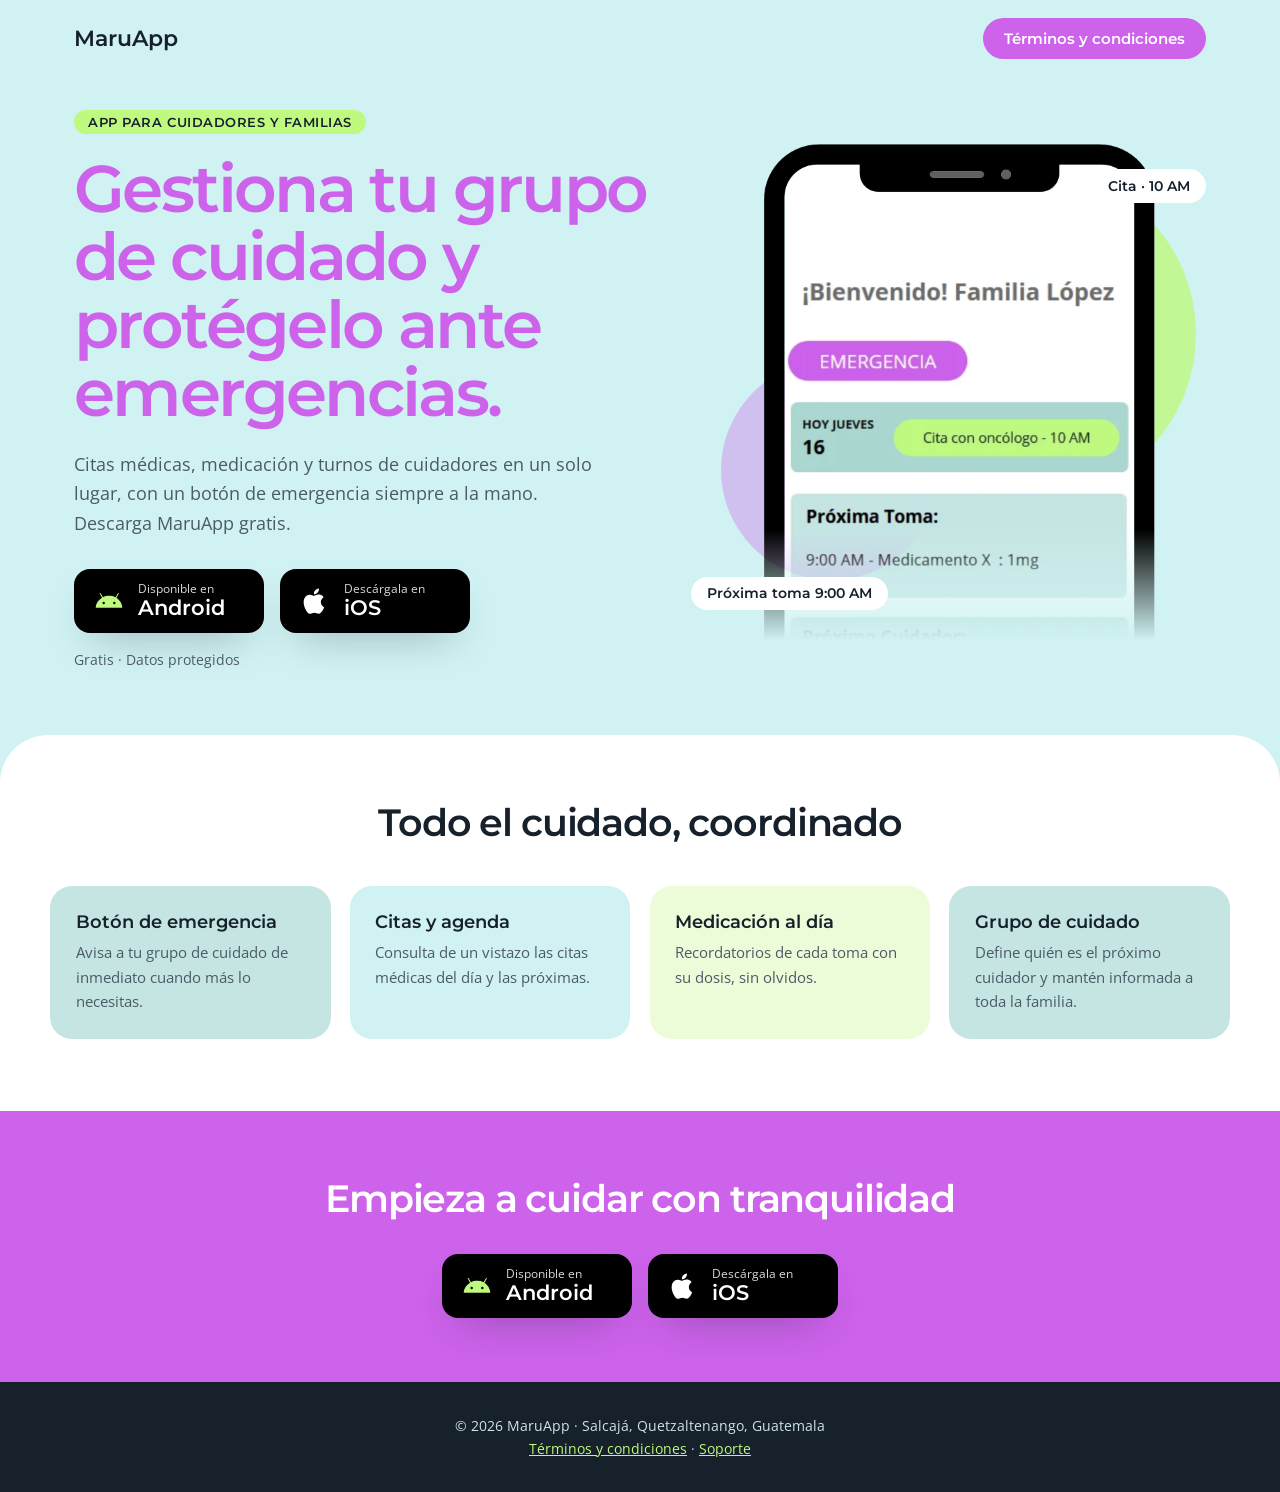
==== commit 25392801: "íconos ios y android" ====
--- a/index.html
+++ b/index.html
@@ -9,11 +9,14 @@
   <meta property="og:title" content="MaruApp · Descarga la app">
   <meta property="og:description" content="Gestiona tu grupo de cuidado y protégelo ante emergencias.">
   <meta property="og:image" content="img/HeaderMaruApp.png">
-  <link rel="icon" href="img/maru-phone.png">
+  <link rel="icon" href="img/favicon.ico" sizes="any">
+  <link rel="icon" type="image/png" sizes="32x32" href="img/favicon-32.png">
+  <link rel="icon" type="image/png" sizes="512x512" href="img/icon.png">
+  <link rel="apple-touch-icon" href="img/apple-touch-icon.png">
   <link rel="preconnect" href="https://fonts.googleapis.com">
   <link rel="preconnect" href="https://fonts.gstatic.com" crossorigin>
   <link href="https://fonts.googleapis.com/css2?family=Montserrat:wght@400;500;600&family=Open+Sans:wght@400;600&display=swap" rel="stylesheet">
-  <link rel="stylesheet" href="css/styles.css">
+  <link rel="stylesheet" href="css/styles.css?v=3">
 </head>
 <body>
 
@@ -35,9 +38,11 @@
 
         <div class="downloads" id="descargas">
           <a class="store store--android" href="#" data-store="android" aria-label="Descargar MaruApp para Android">
+            <svg viewBox="0 0 24 24" aria-hidden="true"><path fill="currentColor" d="M17.6 9.5l1.7-3a.35.35 0 00-.6-.35l-1.75 3A10.6 10.6 0 0012 8.1c-1.65 0-3.2.37-4.55 1.05l-1.75-3a.35.35 0 10-.6.35l1.7 3C3.9 11.2 2.2 13.9 2 17h20c-.2-3.1-1.9-5.8-4.4-7.5zM8 14.4a.9.9 0 110-1.8.9.9 0 010 1.8zm8 0a.9.9 0 110-1.8.9.9 0 010 1.8z"/></svg>
             <span><small>Disponible en</small><strong>Android</strong></span>
           </a>
           <a class="store store--ios" href="#" data-store="ios" aria-label="Descargar MaruApp para iOS">
+            <svg viewBox="0 0 24 24" aria-hidden="true"><path fill="currentColor" d="M16.4 12.7c0-2.4 2-3.5 2.1-3.6-1.1-1.7-2.9-1.9-3.5-1.9-1.5-.15-2.9.9-3.7.9s-1.9-.85-3.1-.82a4.6 4.6 0 00-3.9 2.35c-1.7 2.9-.45 7.2 1.2 9.6.8 1.15 1.75 2.45 3 2.4 1.2-.05 1.65-.77 3.1-.77s1.85.77 3.1.75c1.3-.02 2.1-1.15 2.9-2.3a10 10 0 001.3-2.65c-.03-.02-2.5-.95-2.5-3.9zM14 5.6c.65-.8 1.1-1.9.97-3-.95.04-2.1.64-2.8 1.43-.6.7-1.15 1.85-1 2.9 1.05.08 2.15-.55 2.83-1.33z"/></svg>
             <span><small>Descárgala en</small><strong>iOS</strong></span>
           </a>
         </div>
@@ -81,9 +86,11 @@
       <h2>Empieza a cuidar con tranquilidad</h2>
       <div class="downloads downloads--center">
         <a class="store store--android" href="#" data-store="android" aria-label="Descargar MaruApp para Android">
+          <svg viewBox="0 0 24 24" aria-hidden="true"><path fill="currentColor" d="M17.6 9.5l1.7-3a.35.35 0 00-.6-.35l-1.75 3A10.6 10.6 0 0012 8.1c-1.65 0-3.2.37-4.55 1.05l-1.75-3a.35.35 0 10-.6.35l1.7 3C3.9 11.2 2.2 13.9 2 17h20c-.2-3.1-1.9-5.8-4.4-7.5zM8 14.4a.9.9 0 110-1.8.9.9 0 010 1.8zm8 0a.9.9 0 110-1.8.9.9 0 010 1.8z"/></svg>
           <span><small>Disponible en</small><strong>Android</strong></span>
         </a>
         <a class="store store--ios" href="#" data-store="ios" aria-label="Descargar MaruApp para iOS">
+          <svg viewBox="0 0 24 24" aria-hidden="true"><path fill="currentColor" d="M16.4 12.7c0-2.4 2-3.5 2.1-3.6-1.1-1.7-2.9-1.9-3.5-1.9-1.5-.15-2.9.9-3.7.9s-1.9-.85-3.1-.82a4.6 4.6 0 00-3.9 2.35c-1.7 2.9-.45 7.2 1.2 9.6.8 1.15 1.75 2.45 3 2.4 1.2-.05 1.65-.77 3.1-.77s1.85.77 3.1.75c1.3-.02 2.1-1.15 2.9-2.3a10 10 0 001.3-2.65c-.03-.02-2.5-.95-2.5-3.9zM14 5.6c.65-.8 1.1-1.9.97-3-.95.04-2.1.64-2.8 1.43-.6.7-1.15 1.85-1 2.9 1.05.08 2.15-.55 2.83-1.33z"/></svg>
           <span><small>Descárgala en</small><strong>iOS</strong></span>
         </a>
       </div>
@@ -253,6 +260,6 @@
 
   <div class="toast" id="toast" role="status" aria-live="polite"></div>
 
-  <script src="js/main.js"></script>
+  <script src="js/main.js?v=3"></script>
 </body>
 </html>
--- a/css/styles.css
+++ b/css/styles.css
@@ -45,6 +45,8 @@
 .store{display:inline-flex;align-items:center;gap:.8rem;background:#000;color:#fff;text-decoration:none;
   padding:.8rem 1.5rem .8rem 1.2rem;border-radius:16px;min-width:190px;
   box-shadow:var(--shadow);transition:transform .2s,box-shadow .2s,background .2s}
+.store svg{width:32px;height:32px;flex:none}
+.store--android svg{color:var(--lime)}
 .store span{display:flex;flex-direction:column;line-height:1.15;text-align:left}
 .store small{font-size:.72rem;opacity:.85}
 .store strong{font:600 1.3rem var(--font-title)}
@@ -134,3 +136,37 @@
   .store{flex:1 1 100%;justify-content:center}
 }
 @media (prefers-reduced-motion:reduce){*{animation:none!important;transition:none!important;scroll-behavior:auto!important}}
+
+/* ===== Ajustes responsive adicionales ===== */
+@media (min-width:1400px){
+  .topbar,.hero,.cards{max-width:1280px}
+  .hero{gap:3rem}
+}
+@media (max-width:1024px) and (min-width:861px){
+  h1{font-size:clamp(2.2rem,4.6vw,3rem)}
+  .store{min-width:170px;padding-right:1.1rem}
+}
+@media (max-width:600px){
+  .topbar{padding:.9rem 1rem}
+  .hero{padding:.5rem 1rem 3rem}
+  .features{padding:3rem 1rem}
+  .cta{padding:3rem 1rem}
+  .lead{font-size:1.02rem}
+  .phone{width:min(82%,320px)}
+  .blob--a{width:230px;height:230px;right:0}
+  .blob--b{width:150px;height:150px;left:0}
+  .chip{font-size:.75rem;padding:.45rem .8rem}
+  .chip--a{display:none}
+  .chip--b{top:4%;right:0}
+  .panel__head{padding:1rem}
+  .panel__body{padding:1.2rem 1rem 3rem}
+  .toast{width:calc(100% - 2rem)}
+}
+@media (max-width:360px){
+  .brand{font-size:1.1rem}
+  .btn-terms{font-size:.72rem;padding:.55rem .8rem}
+  h1{font-size:2rem}
+}
+@supports (padding:max(0px)){
+  .footer{padding-bottom:max(2rem,env(safe-area-inset-bottom))}
+}
